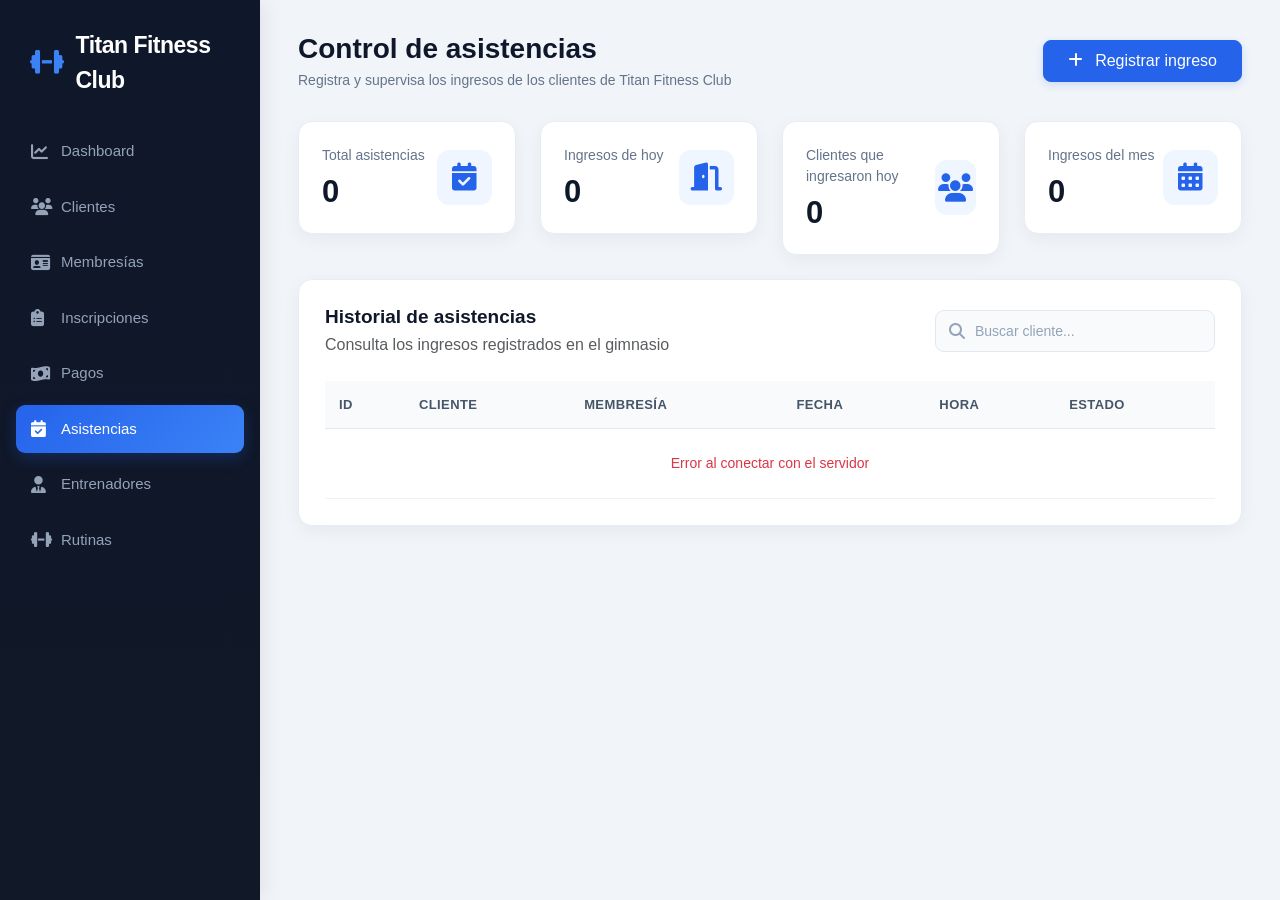
==== frontend/asistencias.html @ 0a05c349 "Implementar asistencias y alertas de vencimiento" ====
<!DOCTYPE html>
<html lang="es">
<head>
    <meta charset="UTF-8">
    <meta name="viewport" content="width=device-width, initial-scale=1.0">
    <title>Titan Fitness | Asistencias</title>

    <link href="https://cdn.jsdelivr.net/npm/bootstrap@5.3.3/dist/css/bootstrap.min.css" rel="stylesheet">
    <link href="https://cdnjs.cloudflare.com/ajax/libs/font-awesome/6.5.2/css/all.min.css" rel="stylesheet">
    <link rel="stylesheet" href="css/style.css">
</head>
<body>

<div class="d-flex">

    <!-- MENÚ LATERAL -->
    <aside class="sidebar">
        <div class="logo">
            <i class="fa-solid fa-dumbbell"></i>
            <span>Titan Fitness Club</span>
        </div>

        <nav>
            <a href="index.html">
                <i class="fa-solid fa-chart-line"></i>
                <span>Dashboard</span>
            </a>

            <a href="clientes.html">
                <i class="fa-solid fa-users"></i>
                <span>Clientes</span>
            </a>

            <a href="membresias.html">
                <i class="fa-solid fa-id-card"></i>
                <span>Membresías</span>
            </a>

            <a href="inscripciones.html">
                <i class="fa-solid fa-clipboard-list"></i>
                <span>Inscripciones</span>
            </a>

            <a href="pagos.html">
                <i class="fa-solid fa-money-bill-wave"></i>
                <span>Pagos</span>
            </a>

            <a href="asistencias.html" class="active">
                <i class="fa-solid fa-calendar-check"></i>
                <span>Asistencias</span>
            </a>

            <a href="entrenadores.html">
                <i class="fa-solid fa-user-tie"></i>
                <span>Entrenadores</span>
            </a>

            <a href="rutinas.html">
                <i class="fa-solid fa-dumbbell"></i>
                <span>Rutinas</span>
            </a>
        </nav>
    </aside>

    <!-- CONTENIDO PRINCIPAL -->
    <main class="main-content">

        <!-- ENCABEZADO -->
        <div class="topbar">
            <div>
                <h2>Control de asistencias</h2>
                <p>
                    Registra y supervisa los ingresos de los
                    clientes de Titan Fitness Club
                </p>
            </div>

            <button
                type="button"
                class="btn btn-primary px-4 py-2"
                data-bs-toggle="modal"
                data-bs-target="#modalAsistencia">

                <i class="fa-solid fa-plus me-2"></i>
                Registrar ingreso
            </button>
        </div>

        <!-- INDICADORES -->
        <div class="row g-4 mb-4">

            <div class="col-md-6 col-xl-3">
                <div class="card-dashboard">
                    <div>
                        <p>Total asistencias</p>
                        <h3 id="totalAsistencias">0</h3>
                    </div>
                    <i class="fa-solid fa-calendar-check"></i>
                </div>
            </div>

            <div class="col-md-6 col-xl-3">
                <div class="card-dashboard">
                    <div>
                        <p>Ingresos de hoy</p>
                        <h3 id="asistenciasHoy">0</h3>
                    </div>
                    <i class="fa-solid fa-door-open"></i>
                </div>
            </div>

            <div class="col-md-6 col-xl-3">
                <div class="card-dashboard">
                    <div>
                        <p>Clientes que ingresaron hoy</p>
                        <h3 id="clientesHoy">0</h3>
                    </div>
                    <i class="fa-solid fa-users"></i>
                </div>
            </div>

            <div class="col-md-6 col-xl-3">
                <div class="card-dashboard">
                    <div>
                        <p>Ingresos del mes</p>
                        <h3 id="asistenciasMes">0</h3>
                    </div>
                    <i class="fa-solid fa-calendar-days"></i>
                </div>
            </div>

        </div>

        <!-- HISTORIAL -->
        <div class="panel">

            <div class="d-flex justify-content-between align-items-center flex-wrap gap-3 mb-4">
                <div>
                    <h4 class="mb-1">Historial de asistencias</h4>
                    <p class="text-muted mb-0">
                        Consulta los ingresos registrados en el gimnasio
                    </p>
                </div>

                <div class="client-search">
                    <i class="fa-solid fa-magnifying-glass"></i>

                    <input
                        type="text"
                        id="buscarAsistencia"
                        placeholder="Buscar cliente..."
                        autocomplete="off">
                </div>
            </div>

            <div class="table-responsive">
                <table class="table table-hover align-middle">
                    <thead>
                        <tr>
                            <th>ID</th>
                            <th>Cliente</th>
                            <th>Membresía</th>
                            <th>Fecha</th>
                            <th>Hora</th>
                            <th>Estado</th>
                        </tr>
                    </thead>

                    <tbody id="tablaAsistencias">
                        <tr>
                            <td colspan="6" class="text-center py-4">
                                Cargando asistencias...
                            </td>
                        </tr>
                    </tbody>
                </table>
            </div>

        </div>
    </main>
</div>

<!-- MODAL REGISTRAR INGRESO -->
<div class="modal fade"
     id="modalAsistencia"
     tabindex="-1"
     aria-labelledby="tituloModalAsistencia"
     aria-hidden="true">

    <div class="modal-dialog modal-dialog-centered">
        <div class="modal-content">

            <div class="modal-header">
                <div>
                    <h5 class="modal-title" id="tituloModalAsistencia">
                        Registrar ingreso al gimnasio
                    </h5>

                    <small class="text-muted">
                        Selecciona un cliente con membresía vigente
                    </small>
                </div>

                <button
                    type="button"
                    class="btn-close"
                    data-bs-dismiss="modal"
                    aria-label="Cerrar">
                </button>
            </div>

            <form id="formAsistencia">
                <div class="modal-body">

                    <div class="mb-3">
                        <label for="inscripcionId" class="form-label">
                            Cliente e inscripción
                        </label>

                        <select
                            id="inscripcionId"
                            class="form-select"
                            required>

                            <option value="">
                                Seleccionar cliente
                            </option>
                        </select>
                    </div>

                    <div class="alert alert-info">
                        <i class="fa-solid fa-circle-info me-2"></i>
                        El sistema verificará que la inscripción
                        esté activa y que la membresía no haya vencido.
                    </div>

                    <div
                        id="mensajeAsistencia"
                        class="small"
                        role="status">
                    </div>

                </div>

                <div class="modal-footer">
                    <button
                        type="button"
                        class="btn btn-light"
                        data-bs-dismiss="modal">
                        Cancelar
                    </button>

                    <button
                        type="submit"
                        class="btn btn-primary"
                        id="btnGuardarAsistencia">

                        <i class="fa-solid fa-check me-2"></i>
                        Confirmar ingreso
                    </button>
                </div>
            </form>

        </div>
    </div>
</div>

<script src="https://cdn.jsdelivr.net/npm/bootstrap@5.3.3/dist/js/bootstrap.bundle.min.js"></script>
<script src="js/asistencias.js"></script>

</body>
</html>
---- frontend/css/style.css ----
/* =========================================
   TITAN FITNESS CLUB - ESTILO GENERAL
========================================= */

* {
    margin: 0;
    padding: 0;
    box-sizing: border-box;
}

:root {
    --primary: #2563eb;
    --primary-dark: #1d4ed8;
    --sidebar: #0f172a;
    --sidebar-light: #1e293b;
    --background: #f1f5f9;
    --card: #ffffff;
    --text: #0f172a;
    --text-light: #64748b;
    --border: #e2e8f0;
}

body {
    background: var(--background);
    font-family: "Segoe UI", Arial, sans-serif;
    color: var(--text);
}


/* =========================================
   SIDEBAR
========================================= */

.sidebar {
    width: 260px;
    min-height: 100vh;
    background: linear-gradient(
        180deg,
        #0f172a 0%,
        #111827 100%
    );

    padding: 28px 16px;
    position: fixed;
    left: 0;
    top: 0;

    box-shadow: 4px 0 20px rgba(0, 0, 0, 0.08);
    z-index: 100;
}


/* LOGO */

.logo {
    color: white;
    font-size: 23px;
    font-weight: 700;

    padding: 0 14px 30px;

    display: flex;
    align-items: center;

    letter-spacing: -0.5px;
}

.logo i {
    margin-right: 12px;
    font-size: 27px;
    color: #3b82f6;
}


/* LINKS */

.sidebar nav a {
    display: flex;
    align-items: center;

    color: #94a3b8;

    text-decoration: none;

    padding: 13px 15px;

    margin-bottom: 7px;

    border-radius: 9px;

    font-size: 15px;
    font-weight: 500;

    transition: all 0.25s ease;
}

.sidebar nav a i {
    width: 30px;
    font-size: 17px;
}


/* HOVER */

.sidebar nav a:hover {
    background: rgba(37, 99, 235, 0.15);
    color: white;

    transform: translateX(3px);
}


/* ACTIVO */

.sidebar nav a.active {
    background: linear-gradient(
        135deg,
        #2563eb,
        #3b82f6
    );

    color: white;

    box-shadow: 0 5px 15px rgba(37, 99, 235, 0.25);
}


/* =========================================
   CONTENIDO PRINCIPAL
========================================= */

.main-content {
    margin-left: 260px;

    width: calc(100% - 260px);

    min-height: 100vh;

    padding: 32px 38px;
}


/* =========================================
   TOPBAR
========================================= */

.topbar {
    display: flex;
    justify-content: space-between;
    align-items: center;

    margin-bottom: 30px;
}

.topbar h2 {
    font-size: 28px;
    font-weight: 700;

    margin-bottom: 4px;

    color: #0f172a;
}

.topbar p {
    color: var(--text-light);

    margin: 0;

    font-size: 14px;
}


/* ADMIN */

.admin {
    background: white;

    padding: 10px 16px;

    border-radius: 10px;

    border: 1px solid var(--border);

    box-shadow: 0 3px 12px rgba(15, 23, 42, 0.05);

    display: flex;
    align-items: center;

    font-weight: 500;
}

.admin i {
    font-size: 22px;

    margin-right: 9px;

    color: #2563eb;
}


/* =========================================
   TARJETAS DASHBOARD
========================================= */

.card-dashboard {
    background: white;

    border-radius: 14px;

    padding: 23px;

    display: flex;

    justify-content: space-between;

    align-items: center;

    border: 1px solid #e8edf4;

    box-shadow: 0 5px 18px rgba(15, 23, 42, 0.05);

    transition: all 0.25s ease;
}


/* EFECTO TARJETAS */

.card-dashboard:hover {
    transform: translateY(-4px);

    box-shadow: 0 10px 25px rgba(15, 23, 42, 0.09);
}


.card-dashboard p {
    color: #64748b;

    margin-bottom: 7px;

    font-size: 14px;

    font-weight: 500;
}


.card-dashboard h3 {
    font-size: 31px;

    font-weight: 700;

    margin: 0;

    color: #0f172a;
}


/* ICONOS */

.card-dashboard > i {
    font-size: 28px;

    color: #2563eb;

    background: #eff6ff;

    width: 55px;

    height: 55px;

    border-radius: 12px;

    display: flex;

    align-items: center;

    justify-content: center;
}


/* =========================================
   PANEL
========================================= */

.panel {
    background: white;

    padding: 26px;

    border-radius: 14px;

    border: 1px solid #e8edf4;

    box-shadow: 0 5px 18px rgba(15, 23, 42, 0.05);
}


.panel h4 {
    font-weight: 700;

    font-size: 19px;

    color: #0f172a;
}


/* =========================================
   TABLAS
========================================= */

.table {
    margin-bottom: 0;
}

.table thead th {
    background: #f8fafc;

    color: #475569;

    font-size: 13px;

    text-transform: uppercase;

    letter-spacing: 0.4px;

    font-weight: 600;

    border-bottom: 1px solid #e2e8f0;

    padding: 14px;
}

.table tbody td {
    padding: 14px;

    vertical-align: middle;

    border-color: #edf2f7;

    font-size: 14px;
}

.table tbody tr {
    transition: background 0.2s ease;
}

.table tbody tr:hover {
    background: #f8fafc;
}


/* =========================================
   BOTONES
========================================= */

.btn {
    border-radius: 8px;

    font-weight: 500;

    transition: all 0.2s ease;
}

.btn-primary {
    background: #2563eb;

    border-color: #2563eb;

    box-shadow: 0 3px 8px rgba(37, 99, 235, 0.18);
}

.btn-primary:hover {
    background: #1d4ed8;

    border-color: #1d4ed8;

    transform: translateY(-1px);
}

.btn-warning {
    background: #f59e0b;

    border-color: #f59e0b;

    color: white;
}

.btn-danger {
    background: #ef4444;

    border-color: #ef4444;
}


/* =========================================
   BADGES
========================================= */

.badge {
    padding: 6px 10px;

    border-radius: 20px;

    font-weight: 500;
}


/* =========================================
   MODALES
========================================= */

.modal-content {
    border: none;

    border-radius: 16px;

    box-shadow: 0 20px 50px rgba(15, 23, 42, 0.18);
}

.modal-header {
    border-bottom: 1px solid #e2e8f0;

    padding: 20px 24px;
}

.modal-title {
    font-weight: 700;

    color: #0f172a;
}

.modal-body {
    padding: 24px;
}

.modal-footer {
    border-top: 1px solid #e2e8f0;

    padding: 16px 24px;
}


/* =========================================
   FORMULARIOS
========================================= */

.form-label {
    font-size: 14px;

    font-weight: 600;

    color: #334155;
}

.form-control,
.form-select {
    border-radius: 8px;

    border: 1px solid #cbd5e1;

    padding: 10px 12px;

    transition: 0.2s;
}

.form-control:focus,
.form-select:focus {
    border-color: #2563eb;

    box-shadow: 0 0 0 3px rgba(37, 99, 235, 0.10);
}


/* =========================================
   SCROLLBAR
========================================= */

::-webkit-scrollbar {
    width: 8px;
}

::-webkit-scrollbar-track {
    background: #f1f5f9;
}

::-webkit-scrollbar-thumb {
    background: #cbd5e1;

    border-radius: 10px;
}

::-webkit-scrollbar-thumb:hover {
    background: #94a3b8;
}


/* =========================================
   RESPONSIVE
========================================= */

@media (max-width: 768px) {

    .sidebar {
        width: 78px;

        padding: 25px 10px;
    }

    .logo {
        justify-content: center;

        padding: 0 0 30px;
    }

    .logo span {
        display: none;
    }

    .logo i {
        margin: 0;
    }

    .sidebar span {
        display: none;
    }

    .sidebar nav a {
        justify-content: center;

        padding: 14px;
    }

    .sidebar nav a i {
        width: auto;

        font-size: 19px;
    }

    .sidebar nav a:hover {
        transform: none;
    }

    .main-content {
        margin-left: 78px;

        width: calc(100% - 78px);

        padding: 22px;
    }

    .topbar {
        align-items: flex-start;

        gap: 15px;
    }

    .topbar h2 {
        font-size: 23px;
    }

    .admin span {
        display: none;
    }

    .admin i {
        margin: 0;
    }
        }
        /* =========================================
   ACCESOS RÁPIDOS
========================================= */

.quick-action {
    border: 1px solid #e2e8f0;
    border-radius: 12px;
    padding: 18px;

    display: flex;
    align-items: center;
    gap: 14px;

    background: #ffffff;

    transition: all 0.25s ease;
}

.quick-action:hover {
    border-color: #2563eb;

    transform: translateY(-3px);

    box-shadow: 0 8px 20px rgba(37, 99, 235, 0.10);
}

.quick-icon {
    width: 45px;
    height: 45px;

    min-width: 45px;

    border-radius: 10px;

    background: #eff6ff;

    color: #2563eb;

    display: flex;
    align-items: center;
    justify-content: center;

    font-size: 18px;
}

.quick-action h6 {
    margin: 0 0 3px;

    color: #0f172a;

    font-weight: 600;
}

.quick-action small {
    color: #64748b;
}
/* =========================================
   BUSCADOR DE CLIENTES
========================================= */

.client-search {
    width: 280px;
    height: 42px;

    display: flex;
    align-items: center;

    background: #f8fafc;

    border: 1px solid #e2e8f0;
    border-radius: 9px;

    padding: 0 13px;

    transition: all 0.2s ease;
}

.client-search:focus-within {
    background: white;
    border-color: #2563eb;

    box-shadow: 0 0 0 3px rgba(37, 99, 235, 0.08);
}

.client-search i {
    color: #94a3b8;
    margin-right: 10px;
}

.client-search input {
    width: 100%;

    border: none;
    outline: none;

    background: transparent;

    color: #0f172a;

    font-size: 14px;
}

.client-search input::placeholder {
    color: #94a3b8;
}


/* ACCIONES DE TABLA */

.table .btn-sm {
    width: 34px;
    height: 34px;

    padding: 0;

    display: inline-flex;
    align-items: center;
    justify-content: center;

    margin: 0 2px;

    border-radius: 7px;
}
/* =========================================
   ESTADO MEMBRESÍA
========================================= */

.membership-status {
    background: #f8fafc;

    border: 1px solid #e2e8f0;
    border-radius: 10px;

    padding: 16px;

    display: flex;
    align-items: center;
    justify-content: space-between;

    gap: 20px;
}

.membership-status strong {
    font-size: 14px;
    color: #0f172a;
}

.membership-status p {
    margin-top: 3px;

    color: #64748b;

    font-size: 13px;
}

.membership-status .form-check-input {
    width: 44px;
    height: 22px;

    cursor: pointer;
}

.input-group-text {
    background: #f8fafc;

    border-color: #cbd5e1;

    color: #64748b;

    font-weight: 500;
}
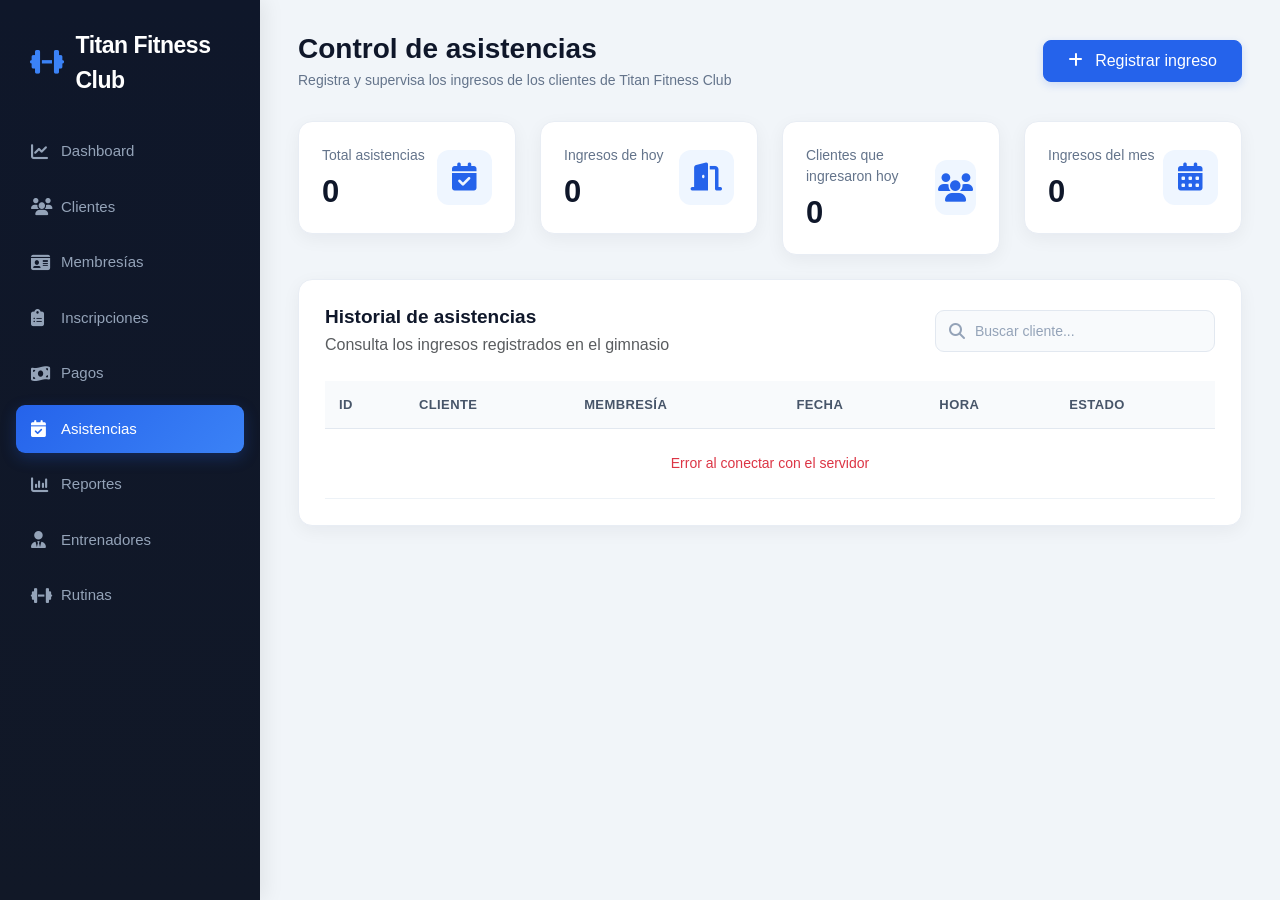
==== commit d15b6bb4: "Implementar reportes e historial completo de clientes" ====
--- a/frontend/asistencias.html
+++ b/frontend/asistencias.html
@@ -50,6 +50,10 @@
                 <i class="fa-solid fa-calendar-check"></i>
                 <span>Asistencias</span>
             </a>
+            <a href="reportes.html">
+    <i class="fa-solid fa-chart-column"></i>
+    <span>Reportes</span>
+</a>
 
             <a href="entrenadores.html">
                 <i class="fa-solid fa-user-tie"></i>
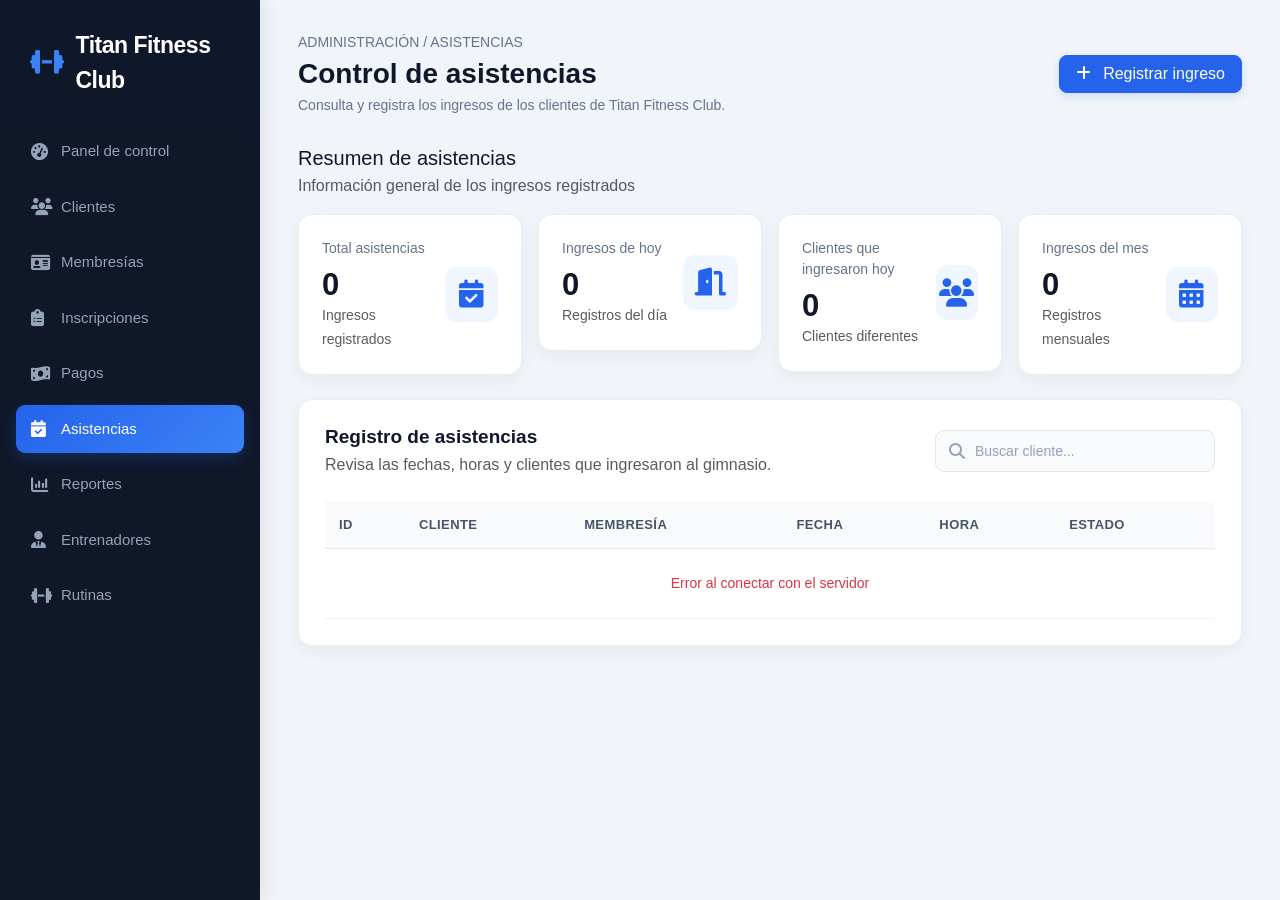
==== commit 54324789: "Mejoras en el diseño de la interfaz del sistema" ====
--- a/frontend/asistencias.html
+++ b/frontend/asistencias.html
@@ -1,16 +1,17 @@
+
 <!DOCTYPE html>
 <html lang="es">
 <head>
     <meta charset="UTF-8">
     <meta name="viewport" content="width=device-width, initial-scale=1.0">
-    <title>Titan Fitness | Asistencias</title>
+    <title>Titan Fitness Club | Asistencias</title>
 
     <link href="https://cdn.jsdelivr.net/npm/bootstrap@5.3.3/dist/css/bootstrap.min.css" rel="stylesheet">
     <link href="https://cdnjs.cloudflare.com/ajax/libs/font-awesome/6.5.2/css/all.min.css" rel="stylesheet">
     <link rel="stylesheet" href="css/style.css">
 </head>
+
 <body>
-
 <div class="d-flex">
 
     <!-- MENÚ LATERAL -->
@@ -22,8 +23,8 @@
 
         <nav>
             <a href="index.html">
-                <i class="fa-solid fa-chart-line"></i>
-                <span>Dashboard</span>
+                <i class="fa-solid fa-gauge-high"></i>
+                <span>Panel de control</span>
             </a>
 
             <a href="clientes.html">
@@ -50,10 +51,11 @@
                 <i class="fa-solid fa-calendar-check"></i>
                 <span>Asistencias</span>
             </a>
+
             <a href="reportes.html">
-    <i class="fa-solid fa-chart-column"></i>
-    <span>Reportes</span>
-</a>
+                <i class="fa-solid fa-chart-column"></i>
+                <span>Reportes</span>
+            </a>
 
             <a href="entrenadores.html">
                 <i class="fa-solid fa-user-tie"></i>
@@ -73,16 +75,21 @@
         <!-- ENCABEZADO -->
         <div class="topbar">
             <div>
+                <p class="mb-1 small text-uppercase">
+                    Administración / Asistencias
+                </p>
+
                 <h2>Control de asistencias</h2>
+
                 <p>
-                    Registra y supervisa los ingresos de los
-                    clientes de Titan Fitness Club
+                    Consulta y registra los ingresos de los clientes
+                    de Titan Fitness Club.
                 </p>
             </div>
 
             <button
                 type="button"
-                class="btn btn-primary px-4 py-2"
+                class="btn btn-primary px-3"
                 data-bs-toggle="modal"
                 data-bs-target="#modalAsistencia">
 
@@ -91,15 +98,26 @@
             </button>
         </div>
 
-        <!-- INDICADORES -->
-        <div class="row g-4 mb-4">
+        <!-- RESUMEN -->
+        <div class="mb-3">
+            <h5 class="mb-1">Resumen de asistencias</h5>
+            <p class="text-muted mb-0">
+                Información general de los ingresos registrados
+            </p>
+        </div>
+
+        <div class="row g-3 mb-4">
 
             <div class="col-md-6 col-xl-3">
                 <div class="card-dashboard">
                     <div>
                         <p>Total asistencias</p>
                         <h3 id="totalAsistencias">0</h3>
-                    </div>
+                        <small class="text-muted">
+                            Ingresos registrados
+                        </small>
+                    </div>
+
                     <i class="fa-solid fa-calendar-check"></i>
                 </div>
             </div>
@@ -109,7 +127,11 @@
                     <div>
                         <p>Ingresos de hoy</p>
                         <h3 id="asistenciasHoy">0</h3>
-                    </div>
+                        <small class="text-muted">
+                            Registros del día
+                        </small>
+                    </div>
+
                     <i class="fa-solid fa-door-open"></i>
                 </div>
             </div>
@@ -119,7 +141,11 @@
                     <div>
                         <p>Clientes que ingresaron hoy</p>
                         <h3 id="clientesHoy">0</h3>
-                    </div>
+                        <small class="text-muted">
+                            Clientes diferentes
+                        </small>
+                    </div>
+
                     <i class="fa-solid fa-users"></i>
                 </div>
             </div>
@@ -129,7 +155,11 @@
                     <div>
                         <p>Ingresos del mes</p>
                         <h3 id="asistenciasMes">0</h3>
-                    </div>
+                        <small class="text-muted">
+                            Registros mensuales
+                        </small>
+                    </div>
+
                     <i class="fa-solid fa-calendar-days"></i>
                 </div>
             </div>
@@ -137,13 +167,18 @@
         </div>
 
         <!-- HISTORIAL -->
-        <div class="panel">
+        <section class="panel">
 
             <div class="d-flex justify-content-between align-items-center flex-wrap gap-3 mb-4">
+
                 <div>
-                    <h4 class="mb-1">Historial de asistencias</h4>
+                    <h4 class="mb-1">
+                        Registro de asistencias
+                    </h4>
+
                     <p class="text-muted mb-0">
-                        Consulta los ingresos registrados en el gimnasio
+                        Revisa las fechas, horas y clientes que
+                        ingresaron al gimnasio.
                     </p>
                 </div>
 
@@ -163,11 +198,11 @@
                     <thead>
                         <tr>
                             <th>ID</th>
-                            <th>Cliente</th>
-                            <th>Membresía</th>
-                            <th>Fecha</th>
-                            <th>Hora</th>
-                            <th>Estado</th>
+                            <th>CLIENTE</th>
+                            <th>MEMBRESÍA</th>
+                            <th>FECHA</th>
+                            <th>HORA</th>
+                            <th>ESTADO</th>
                         </tr>
                     </thead>
 
@@ -181,24 +216,28 @@
                 </table>
             </div>
 
-        </div>
+        </section>
     </main>
 </div>
 
-<!-- MODAL REGISTRAR INGRESO -->
-<div class="modal fade"
-     id="modalAsistencia"
-     tabindex="-1"
-     aria-labelledby="tituloModalAsistencia"
-     aria-hidden="true">
+<!-- MODAL REGISTRAR ASISTENCIA -->
+<div
+    class="modal fade"
+    id="modalAsistencia"
+    tabindex="-1"
+    aria-labelledby="tituloModalAsistencia"
+    aria-hidden="true">
 
     <div class="modal-dialog modal-dialog-centered">
         <div class="modal-content">
 
             <div class="modal-header">
                 <div>
-                    <h5 class="modal-title" id="tituloModalAsistencia">
-                        Registrar ingreso al gimnasio
+                    <h5
+                        class="modal-title"
+                        id="tituloModalAsistencia">
+
+                        Registrar nuevo ingreso
                     </h5>
 
                     <small class="text-muted">
@@ -215,10 +254,14 @@
             </div>
 
             <form id="formAsistencia">
+
                 <div class="modal-body">
 
                     <div class="mb-3">
-                        <label for="inscripcionId" class="form-label">
+                        <label
+                            for="inscripcionId"
+                            class="form-label">
+
                             Cliente e inscripción
                         </label>
 
@@ -233,8 +276,9 @@
                         </select>
                     </div>
 
-                    <div class="alert alert-info">
+                    <div class="alert alert-info mb-3">
                         <i class="fa-solid fa-circle-info me-2"></i>
+
                         El sistema verificará que la inscripción
                         esté activa y que la membresía no haya vencido.
                     </div>
@@ -248,10 +292,12 @@
                 </div>
 
                 <div class="modal-footer">
+
                     <button
                         type="button"
                         class="btn btn-light"
                         data-bs-dismiss="modal">
+
                         Cancelar
                     </button>
 
@@ -263,9 +309,10 @@
                         <i class="fa-solid fa-check me-2"></i>
                         Confirmar ingreso
                     </button>
-                </div>
+
+                </div>
+
             </form>
-
         </div>
     </div>
 </div>
@@ -274,4 +321,4 @@
 <script src="js/asistencias.js"></script>
 
 </body>
-</html>+</html>
--- a/frontend/css/style.css
+++ b/frontend/css/style.css
@@ -1,738 +1,776 @@
-/* =========================================
-   TITAN FITNESS CLUB - ESTILO GENERAL
-========================================= */
-
 * {
-    margin: 0;
-    padding: 0;
-    box-sizing: border-box;
+  margin: 0;
+  padding: 0;
+  box-sizing: border-box;
 }
 
 :root {
-    --primary: #2563eb;
-    --primary-dark: #1d4ed8;
-    --sidebar: #0f172a;
-    --sidebar-light: #1e293b;
-    --background: #f1f5f9;
-    --card: #ffffff;
-    --text: #0f172a;
-    --text-light: #64748b;
-    --border: #e2e8f0;
+  --primary: #2563eb;
+  --primary-dark: #1d4ed8;
+  --sidebar: #0f172a;
+  --sidebar-light: #1e293b;
+  --background: #f1f5f9;
+  --card: #ffffff;
+  --text: #0f172a;
+  --text-light: #64748b;
+  --border: #e2e8f0;
 }
 
 body {
-    background: var(--background);
-    font-family: "Segoe UI", Arial, sans-serif;
-    color: var(--text);
-}
-
-
-/* =========================================
-   SIDEBAR
-========================================= */
+  background: var(--background);
+  color: var(--text);
+  font-family: "Segoe UI", Arial, sans-serif;
+}
 
 .sidebar {
-    width: 260px;
-    min-height: 100vh;
-    background: linear-gradient(
-        180deg,
-        #0f172a 0%,
-        #111827 100%
-    );
-
-    padding: 28px 16px;
-    position: fixed;
-    left: 0;
-    top: 0;
-
-    box-shadow: 4px 0 20px rgba(0, 0, 0, 0.08);
-    z-index: 100;
-}
-
-
-/* LOGO */
+  width: 260px;
+  min-height: 100vh;
+  background: linear-gradient(180deg, #0f172a 0%, #111827 100%);
+  padding: 28px 16px;
+  position: fixed;
+  left: 0;
+  top: 0;
+  box-shadow: 4px 0 20px rgba(0, 0, 0, 0.08);
+  z-index: 100;
+}
 
 .logo {
-    color: white;
-    font-size: 23px;
-    font-weight: 700;
-
-    padding: 0 14px 30px;
-
-    display: flex;
-    align-items: center;
-
-    letter-spacing: -0.5px;
+  color: white;
+  font-size: 23px;
+  font-weight: 700;
+  padding: 0 14px 30px;
+  display: flex;
+  align-items: center;
+  letter-spacing: -0.5px;
 }
 
 .logo i {
-    margin-right: 12px;
-    font-size: 27px;
-    color: #3b82f6;
-}
-
-
-/* LINKS */
+  margin-right: 12px;
+  font-size: 27px;
+  color: #3b82f6;
+}
 
 .sidebar nav a {
-    display: flex;
-    align-items: center;
-
-    color: #94a3b8;
-
-    text-decoration: none;
-
-    padding: 13px 15px;
-
-    margin-bottom: 7px;
-
-    border-radius: 9px;
-
-    font-size: 15px;
-    font-weight: 500;
-
-    transition: all 0.25s ease;
+  display: flex;
+  align-items: center;
+  color: #94a3b8;
+  text-decoration: none;
+  padding: 13px 15px;
+  margin-bottom: 7px;
+  border-radius: 9px;
+  font-size: 15px;
+  font-weight: 500;
+  transition: all 0.25s ease;
 }
 
 .sidebar nav a i {
-    width: 30px;
-    font-size: 17px;
-}
-
-
-/* HOVER */
+  width: 30px;
+  font-size: 17px;
+}
 
 .sidebar nav a:hover {
-    background: rgba(37, 99, 235, 0.15);
-    color: white;
-
-    transform: translateX(3px);
-}
-
-
-/* ACTIVO */
+  background: rgba(37, 99, 235, 0.15);
+  color: white;
+  transform: translateX(3px);
+}
 
 .sidebar nav a.active {
-    background: linear-gradient(
-        135deg,
-        #2563eb,
-        #3b82f6
-    );
-
-    color: white;
-
-    box-shadow: 0 5px 15px rgba(37, 99, 235, 0.25);
-}
-
-
-/* =========================================
-   CONTENIDO PRINCIPAL
-========================================= */
+  background: linear-gradient(135deg, #2563eb, #3b82f6);
+  color: white;
+  box-shadow: 0 5px 15px rgba(37, 99, 235, 0.25);
+}
 
 .main-content {
-    margin-left: 260px;
-
-    width: calc(100% - 260px);
-
-    min-height: 100vh;
-
-    padding: 32px 38px;
-}
-
-
-/* =========================================
-   TOPBAR
-========================================= */
+  margin-left: 260px;
+  width: calc(100% - 260px);
+  min-height: 100vh;
+  padding: 32px 38px;
+}
 
 .topbar {
-    display: flex;
-    justify-content: space-between;
-    align-items: center;
-
-    margin-bottom: 30px;
+  display: flex;
+  justify-content: space-between;
+  align-items: center;
+  margin-bottom: 30px;
 }
 
 .topbar h2 {
-    font-size: 28px;
-    font-weight: 700;
-
-    margin-bottom: 4px;
-
-    color: #0f172a;
+  font-size: 28px;
+  font-weight: 700;
+  margin-bottom: 4px;
+  color: #0f172a;
 }
 
 .topbar p {
-    color: var(--text-light);
-
-    margin: 0;
-
-    font-size: 14px;
-}
-
-
-/* ADMIN */
+  color: var(--text-light);
+  margin: 0;
+  font-size: 14px;
+}
 
 .admin {
-    background: white;
-
-    padding: 10px 16px;
-
-    border-radius: 10px;
-
-    border: 1px solid var(--border);
-
-    box-shadow: 0 3px 12px rgba(15, 23, 42, 0.05);
-
-    display: flex;
-    align-items: center;
-
-    font-weight: 500;
+  background: white;
+  padding: 10px 16px;
+  border-radius: 10px;
+  border: 1px solid var(--border);
+  box-shadow: 0 3px 12px rgba(15, 23, 42, 0.05);
+  display: flex;
+  align-items: center;
+  font-weight: 500;
 }
 
 .admin i {
-    font-size: 22px;
-
-    margin-right: 9px;
-
-    color: #2563eb;
-}
-
-
-/* =========================================
-   TARJETAS DASHBOARD
-========================================= */
+  font-size: 22px;
+  margin-right: 9px;
+  color: #2563eb;
+}
 
 .card-dashboard {
-    background: white;
-
-    border-radius: 14px;
-
-    padding: 23px;
-
-    display: flex;
-
-    justify-content: space-between;
-
-    align-items: center;
-
-    border: 1px solid #e8edf4;
-
-    box-shadow: 0 5px 18px rgba(15, 23, 42, 0.05);
-
-    transition: all 0.25s ease;
-}
-
-
-/* EFECTO TARJETAS */
+  background: white;
+  border-radius: 14px;
+  padding: 23px;
+  display: flex;
+  justify-content: space-between;
+  align-items: center;
+  border: 1px solid #e8edf4;
+  box-shadow: 0 5px 18px rgba(15, 23, 42, 0.05);
+  transition: all 0.25s ease;
+}
 
 .card-dashboard:hover {
-    transform: translateY(-4px);
-
-    box-shadow: 0 10px 25px rgba(15, 23, 42, 0.09);
-}
-
+  transform: translateY(-4px);
+  box-shadow: 0 10px 25px rgba(15, 23, 42, 0.09);
+}
 
 .card-dashboard p {
-    color: #64748b;
-
-    margin-bottom: 7px;
-
-    font-size: 14px;
-
-    font-weight: 500;
-}
-
+  color: #64748b;
+  margin-bottom: 7px;
+  font-size: 14px;
+  font-weight: 500;
+}
 
 .card-dashboard h3 {
-    font-size: 31px;
-
-    font-weight: 700;
-
-    margin: 0;
-
-    color: #0f172a;
-}
-
-
-/* ICONOS */
+  font-size: 31px;
+  font-weight: 700;
+  margin: 0;
+  color: #0f172a;
+}
 
 .card-dashboard > i {
-    font-size: 28px;
-
-    color: #2563eb;
-
-    background: #eff6ff;
-
-    width: 55px;
-
-    height: 55px;
-
-    border-radius: 12px;
-
-    display: flex;
-
-    align-items: center;
-
-    justify-content: center;
-}
-
-
-/* =========================================
-   PANEL
-========================================= */
+  font-size: 28px;
+  color: #2563eb;
+  background: #eff6ff;
+  width: 55px;
+  height: 55px;
+  border-radius: 12px;
+  display: flex;
+  align-items: center;
+  justify-content: center;
+}
 
 .panel {
-    background: white;
-
-    padding: 26px;
-
-    border-radius: 14px;
-
-    border: 1px solid #e8edf4;
-
-    box-shadow: 0 5px 18px rgba(15, 23, 42, 0.05);
-}
-
+  background: white;
+  padding: 26px;
+  border-radius: 14px;
+  border: 1px solid #e8edf4;
+  box-shadow: 0 5px 18px rgba(15, 23, 42, 0.05);
+}
 
 .panel h4 {
-    font-weight: 700;
-
-    font-size: 19px;
-
-    color: #0f172a;
-}
-
-
-/* =========================================
-   TABLAS
-========================================= */
+  font-weight: 700;
+  font-size: 19px;
+  color: #0f172a;
+}
 
 .table {
-    margin-bottom: 0;
+  margin-bottom: 0;
 }
 
 .table thead th {
-    background: #f8fafc;
-
-    color: #475569;
-
-    font-size: 13px;
-
-    text-transform: uppercase;
-
-    letter-spacing: 0.4px;
-
-    font-weight: 600;
-
-    border-bottom: 1px solid #e2e8f0;
-
-    padding: 14px;
+  background: #f8fafc;
+  color: #475569;
+  font-size: 13px;
+  text-transform: uppercase;
+  letter-spacing: 0.4px;
+  font-weight: 600;
+  border-bottom: 1px solid #e2e8f0;
+  padding: 14px;
 }
 
 .table tbody td {
-    padding: 14px;
-
-    vertical-align: middle;
-
-    border-color: #edf2f7;
-
-    font-size: 14px;
+  padding: 14px;
+  vertical-align: middle;
+  border-color: #edf2f7;
+  font-size: 14px;
 }
 
 .table tbody tr {
-    transition: background 0.2s ease;
+  transition: background 0.2s ease;
 }
 
 .table tbody tr:hover {
-    background: #f8fafc;
-}
-
-
-/* =========================================
-   BOTONES
-========================================= */
+  background: #f8fafc;
+}
 
 .btn {
-    border-radius: 8px;
-
-    font-weight: 500;
-
-    transition: all 0.2s ease;
+  border-radius: 8px;
+  font-weight: 500;
+  transition: all 0.2s ease;
 }
 
 .btn-primary {
-    background: #2563eb;
-
-    border-color: #2563eb;
-
-    box-shadow: 0 3px 8px rgba(37, 99, 235, 0.18);
+  background: #2563eb;
+  border-color: #2563eb;
+  box-shadow: 0 3px 8px rgba(37, 99, 235, 0.18);
 }
 
 .btn-primary:hover {
-    background: #1d4ed8;
-
-    border-color: #1d4ed8;
-
-    transform: translateY(-1px);
+  background: #1d4ed8;
+  border-color: #1d4ed8;
+  transform: translateY(-1px);
 }
 
 .btn-warning {
-    background: #f59e0b;
-
-    border-color: #f59e0b;
-
-    color: white;
+  background: #f59e0b;
+  border-color: #f59e0b;
+  color: white;
 }
 
 .btn-danger {
-    background: #ef4444;
-
-    border-color: #ef4444;
-}
-
-
-/* =========================================
-   BADGES
-========================================= */
+  background: #ef4444;
+  border-color: #ef4444;
+}
 
 .badge {
-    padding: 6px 10px;
-
-    border-radius: 20px;
-
-    font-weight: 500;
-}
-
-
-/* =========================================
-   MODALES
-========================================= */
+  padding: 6px 10px;
+  border-radius: 20px;
+  font-weight: 500;
+}
 
 .modal-content {
-    border: none;
-
-    border-radius: 16px;
-
-    box-shadow: 0 20px 50px rgba(15, 23, 42, 0.18);
+  border: none;
+  border-radius: 16px;
+  box-shadow: 0 20px 50px rgba(15, 23, 42, 0.18);
 }
 
 .modal-header {
-    border-bottom: 1px solid #e2e8f0;
-
-    padding: 20px 24px;
+  border-bottom: 1px solid #e2e8f0;
+  padding: 20px 24px;
 }
 
 .modal-title {
-    font-weight: 700;
-
-    color: #0f172a;
+  font-weight: 700;
+  color: #0f172a;
 }
 
 .modal-body {
-    padding: 24px;
+  padding: 24px;
 }
 
 .modal-footer {
-    border-top: 1px solid #e2e8f0;
-
-    padding: 16px 24px;
-}
-
-
-/* =========================================
-   FORMULARIOS
-========================================= */
+  border-top: 1px solid #e2e8f0;
+  padding: 16px 24px;
+}
 
 .form-label {
-    font-size: 14px;
-
-    font-weight: 600;
-
-    color: #334155;
+  font-size: 14px;
+  font-weight: 600;
+  color: #334155;
 }
 
 .form-control,
 .form-select {
-    border-radius: 8px;
-
-    border: 1px solid #cbd5e1;
-
-    padding: 10px 12px;
-
-    transition: 0.2s;
+  border-radius: 8px;
+  border: 1px solid #cbd5e1;
+  padding: 10px 12px;
+  transition: 0.2s;
 }
 
 .form-control:focus,
 .form-select:focus {
-    border-color: #2563eb;
-
-    box-shadow: 0 0 0 3px rgba(37, 99, 235, 0.10);
-}
-
-
-/* =========================================
-   SCROLLBAR
-========================================= */
+  border-color: #2563eb;
+  box-shadow: 0 0 0 3px rgba(37, 99, 235, 0.10);
+}
 
 ::-webkit-scrollbar {
-    width: 8px;
+  width: 8px;
 }
 
 ::-webkit-scrollbar-track {
-    background: #f1f5f9;
+  background: #f1f5f9;
 }
 
 ::-webkit-scrollbar-thumb {
-    background: #cbd5e1;
-
-    border-radius: 10px;
+  background: #cbd5e1;
+  border-radius: 10px;
 }
 
 ::-webkit-scrollbar-thumb:hover {
-    background: #94a3b8;
-}
-
-
-/* =========================================
-   RESPONSIVE
-========================================= */
+  background: #94a3b8;
+}
+
+.quick-action {
+  border: 1px solid #e2e8f0;
+  border-radius: 12px;
+  padding: 18px;
+  display: flex;
+  align-items: center;
+  gap: 14px;
+  background: #ffffff;
+  transition: all 0.25s ease;
+}
+
+.quick-action:hover {
+  border-color: #2563eb;
+  transform: translateY(-3px);
+  box-shadow: 0 8px 20px rgba(37, 99, 235, 0.10);
+}
+
+.quick-icon {
+  width: 45px;
+  height: 45px;
+  min-width: 45px;
+  border-radius: 10px;
+  background: #eff6ff;
+  color: #2563eb;
+  display: flex;
+  align-items: center;
+  justify-content: center;
+  font-size: 18px;
+}
+
+.quick-action h6 {
+  margin: 0 0 3px;
+  color: #0f172a;
+  font-weight: 600;
+}
+
+.quick-action small {
+  color: #64748b;
+}
+
+.client-search {
+  width: 280px;
+  height: 42px;
+  display: flex;
+  align-items: center;
+  background: #f8fafc;
+  border: 1px solid #e2e8f0;
+  border-radius: 9px;
+  padding: 0 13px;
+  transition: all 0.2s ease;
+}
+
+.client-search:focus-within {
+  background: white;
+  border-color: #2563eb;
+  box-shadow: 0 0 0 3px rgba(37, 99, 235, 0.08);
+}
+
+.client-search i {
+  color: #94a3b8;
+  margin-right: 10px;
+}
+
+.client-search input {
+  width: 100%;
+  border: none;
+  outline: none;
+  background: transparent;
+  color: #0f172a;
+  font-size: 14px;
+}
+
+.client-search input::placeholder {
+  color: #94a3b8;
+}
+
+.table .btn-sm {
+  width: 34px;
+  height: 34px;
+  padding: 0;
+  display: inline-flex;
+  align-items: center;
+  justify-content: center;
+  margin: 0 2px;
+  border-radius: 7px;
+}
+
+.membership-status {
+  background: #f8fafc;
+  border: 1px solid #e2e8f0;
+  border-radius: 10px;
+  padding: 16px;
+  display: flex;
+  align-items: center;
+  justify-content: space-between;
+  gap: 20px;
+}
+
+.membership-status strong {
+  font-size: 14px;
+  color: #0f172a;
+}
+
+.membership-status p {
+  margin-top: 3px;
+  color: #64748b;
+  font-size: 13px;
+}
+
+.membership-status .form-check-input {
+  width: 44px;
+  height: 22px;
+  cursor: pointer;
+}
+
+.input-group-text {
+  background: #f8fafc;
+  border-color: #cbd5e1;
+  color: #64748b;
+  font-weight: 500;
+}
+
+.dashboard-heading {
+  display: flex;
+  align-items: flex-start;
+  justify-content: space-between;
+  gap: 18px;
+  margin-bottom: 22px;
+}
+
+.dashboard-eyebrow {
+  font-size: 11px;
+  font-weight: 700;
+  letter-spacing: 1px;
+  text-transform: uppercase;
+  color: #758999;
+  margin-bottom: 7px;
+}
+
+.dashboard-heading h1 {
+  font-size: 27px;
+  line-height: 1.2;
+  font-weight: 650;
+  margin: 0 0 7px;
+  color: #1f3447;
+}
+
+.dashboard-heading p {
+  margin: 0;
+  font-size: 13px;
+  color: #758493;
+}
+
+.dashboard-user {
+  display: flex;
+  align-items: center;
+  gap: 10px;
+  padding: 9px 12px;
+  background: white;
+  border: 1px solid #dfe6ec;
+  border-radius: 5px;
+}
+
+.dashboard-user i {
+  color: #476a82;
+  font-size: 20px;
+}
+
+.dashboard-user strong {
+  display: block;
+  font-size: 12px;
+  color: #253b4f;
+  font-weight: 600;
+}
+
+.dashboard-user small {
+  display: block;
+  font-size: 11px;
+  color: #81909b;
+}
+
+.dashboard-section-title {
+  display: flex;
+  align-items: center;
+  justify-content: space-between;
+  gap: 10px;
+  margin-bottom: 14px;
+}
+
+.dashboard-section-title h2 {
+  font-size: 16px;
+  font-weight: 650;
+  color: #25394c;
+  margin: 0;
+}
+
+.dashboard-section-title p {
+  font-size: 12px;
+  color: #80909c;
+  margin: 4px 0 0;
+}
+
+.dashboard-stat {
+  display: flex;
+  align-items: flex-start;
+  justify-content: space-between;
+  gap: 12px;
+  min-height: 130px;
+  padding: 20px;
+  background: white;
+  border: 1px solid #dfe6eb;
+  border-radius: 5px;
+}
+
+.dashboard-stat .stat-label {
+  font-size: 12px;
+  color: #718291;
+  margin: 0 0 14px;
+}
+
+.dashboard-stat .stat-number {
+  font-size: 31px;
+  line-height: 1;
+  font-weight: 650;
+  color: #22394c;
+  margin: 0 0 11px;
+}
+
+.dashboard-stat .stat-detail {
+  color: #91a0ac;
+  font-size: 11px;
+  margin: 0;
+}
+
+.dashboard-stat .stat-icon {
+  display: grid;
+  place-items: center;
+  flex: none;
+  width: 37px;
+  height: 37px;
+  border-radius: 5px;
+  background: #edf2f6;
+  color: #53758d;
+  font-size: 15px;
+}
+
+.dashboard-block {
+  background: white;
+  border: 1px solid #dfe6eb;
+  border-radius: 5px;
+  padding: 20px;
+  height: 100%;
+}
+
+.dashboard-block-header {
+  display: flex;
+  justify-content: space-between;
+  align-items: flex-start;
+  gap: 10px;
+  padding-bottom: 15px;
+  border-bottom: 1px solid #ebeff2;
+  margin-bottom: 16px;
+}
+
+.dashboard-block-header h2 {
+  font-size: 15px;
+  font-weight: 650;
+  margin: 0 0 5px;
+  color: #243a4c;
+}
+
+.dashboard-block-header p {
+  margin: 0;
+  font-size: 12px;
+  color: #81909d;
+}
+
+.dashboard-block-header > i {
+  color: #8ca2b2;
+  font-size: 16px;
+}
+
+.dashboard-shortcuts {
+  display: grid;
+  grid-template-columns: repeat(2, minmax(0, 1fr));
+  gap: 10px;
+}
+
+.dashboard-shortcut {
+  display: flex;
+  align-items: center;
+  gap: 12px;
+  padding: 13px 12px;
+  text-decoration: none;
+  color: #2b4356;
+  background: #fafbfc;
+  border: 1px solid #e7ebef;
+  border-radius: 5px;
+  transition: background 0.15s ease;
+}
+
+.dashboard-shortcut:hover {
+  background: #f0f4f7;
+  color: #233b50;
+}
+
+.dashboard-shortcut .shortcut-icon {
+  width: 34px;
+  height: 34px;
+  flex: none;
+  display: grid;
+  place-items: center;
+  color: #4d718b;
+  background: #e9f0f5;
+  border-radius: 4px;
+}
+
+.dashboard-shortcut strong {
+  display: block;
+  font-size: 12px;
+  font-weight: 600;
+}
+
+.dashboard-shortcut small {
+  display: block;
+  font-size: 11px;
+  color: #8b98a3;
+  margin-top: 3px;
+}
+
+.dashboard-shortcut .shortcut-arrow {
+  margin-left: auto;
+  font-size: 11px;
+  color: #9aabb8;
+}
+
+.dashboard-note {
+  display: flex;
+  gap: 12px;
+  align-items: flex-start;
+  padding: 14px 15px;
+  background: #f6f8fa;
+  border: 1px solid #e7edf1;
+  border-radius: 5px;
+}
+
+.dashboard-note > i {
+  margin-top: 3px;
+  color: #66849a;
+}
+
+.dashboard-note strong {
+  display: block;
+  font-size: 12px;
+  margin-bottom: 5px;
+}
+
+.dashboard-note p {
+  margin: 0;
+  font-size: 12px;
+  line-height: 1.6;
+  color: #748595;
+}
+
+.dashboard-alerts {
+  margin-top: 20px;
+}
+
+.dashboard-alerts .table-responsive {
+  margin-top: 12px;
+}
+
+.dashboard-alerts .table thead th {
+  white-space: nowrap;
+}
+
+.dashboard-alerts .badge {
+  font-size: 11px;
+}
+
+.dashboard-bottom {
+  margin-top: 20px;
+  display: flex;
+  justify-content: space-between;
+  align-items: center;
+  gap: 15px;
+  color: #8896a3;
+  font-size: 11px;
+}
+
+@media (max-width: 1100px) {
+  .dashboard-shortcuts {
+    grid-template-columns: 1fr;
+  }
+}
 
 @media (max-width: 768px) {
-
-    .sidebar {
-        width: 78px;
-
-        padding: 25px 10px;
-    }
-
-    .logo {
-        justify-content: center;
-
-        padding: 0 0 30px;
-    }
-
-    .logo span {
-        display: none;
-    }
-
-    .logo i {
-        margin: 0;
-    }
-
-    .sidebar span {
-        display: none;
-    }
-
-    .sidebar nav a {
-        justify-content: center;
-
-        padding: 14px;
-    }
-
-    .sidebar nav a i {
-        width: auto;
-
-        font-size: 19px;
-    }
-
-    .sidebar nav a:hover {
-        transform: none;
-    }
-
-    .main-content {
-        margin-left: 78px;
-
-        width: calc(100% - 78px);
-
-        padding: 22px;
-    }
-
-    .topbar {
-        align-items: flex-start;
-
-        gap: 15px;
-    }
-
-    .topbar h2 {
-        font-size: 23px;
-    }
-
-    .admin span {
-        display: none;
-    }
-
-    .admin i {
-        margin: 0;
-    }
-        }
-        /* =========================================
-   ACCESOS RÁPIDOS
-========================================= */
-
-.quick-action {
-    border: 1px solid #e2e8f0;
-    border-radius: 12px;
-    padding: 18px;
-
-    display: flex;
-    align-items: center;
-    gap: 14px;
-
-    background: #ffffff;
-
-    transition: all 0.25s ease;
-}
-
-.quick-action:hover {
-    border-color: #2563eb;
-
-    transform: translateY(-3px);
-
-    box-shadow: 0 8px 20px rgba(37, 99, 235, 0.10);
-}
-
-.quick-icon {
-    width: 45px;
-    height: 45px;
-
-    min-width: 45px;
-
-    border-radius: 10px;
-
-    background: #eff6ff;
-
-    color: #2563eb;
-
-    display: flex;
-    align-items: center;
+  .sidebar {
+    width: 78px;
+    padding: 25px 10px;
+  }
+
+  .logo {
     justify-content: center;
-
-    font-size: 18px;
-}
-
-.quick-action h6 {
-    margin: 0 0 3px;
-
-    color: #0f172a;
-
-    font-weight: 600;
-}
-
-.quick-action small {
-    color: #64748b;
-}
-/* =========================================
-   BUSCADOR DE CLIENTES
-========================================= */
-
-.client-search {
-    width: 280px;
-    height: 42px;
-
-    display: flex;
-    align-items: center;
-
-    background: #f8fafc;
-
-    border: 1px solid #e2e8f0;
-    border-radius: 9px;
-
-    padding: 0 13px;
-
-    transition: all 0.2s ease;
-}
-
-.client-search:focus-within {
-    background: white;
-    border-color: #2563eb;
-
-    box-shadow: 0 0 0 3px rgba(37, 99, 235, 0.08);
-}
-
-.client-search i {
-    color: #94a3b8;
-    margin-right: 10px;
-}
-
-.client-search input {
-    width: 100%;
-
-    border: none;
-    outline: none;
-
-    background: transparent;
-
-    color: #0f172a;
-
-    font-size: 14px;
-}
-
-.client-search input::placeholder {
-    color: #94a3b8;
-}
-
-
-/* ACCIONES DE TABLA */
-
-.table .btn-sm {
-    width: 34px;
-    height: 34px;
-
-    padding: 0;
-
-    display: inline-flex;
-    align-items: center;
+    padding: 0 0 30px;
+  }
+
+  .logo span,
+  .sidebar span,
+  .sidebar .nav-section,
+  .sidebar .sidebar-footer,
+  .sidebar nav a span {
+    display: none;
+  }
+
+  .logo i {
+    margin: 0;
+  }
+
+  .sidebar nav a {
     justify-content: center;
-
-    margin: 0 2px;
-
-    border-radius: 7px;
-}
-/* =========================================
-   ESTADO MEMBRESÍA
-========================================= */
-
-.membership-status {
-    background: #f8fafc;
-
-    border: 1px solid #e2e8f0;
-    border-radius: 10px;
-
-    padding: 16px;
-
-    display: flex;
-    align-items: center;
-    justify-content: space-between;
-
-    gap: 20px;
-}
-
-.membership-status strong {
-    font-size: 14px;
-    color: #0f172a;
-}
-
-.membership-status p {
-    margin-top: 3px;
-
-    color: #64748b;
-
-    font-size: 13px;
-}
-
-.membership-status .form-check-input {
-    width: 44px;
-    height: 22px;
-
-    cursor: pointer;
-}
-
-.input-group-text {
-    background: #f8fafc;
-
-    border-color: #cbd5e1;
-
-    color: #64748b;
-
-    font-weight: 500;
-}+    padding: 14px;
+  }
+
+  .sidebar nav a i {
+    width: auto;
+    font-size: 19px;
+  }
+
+  .sidebar nav a:hover {
+    transform: none;
+  }
+
+  .main-content {
+    margin-left: 78px;
+    width: calc(100% - 78px);
+    padding: 22px;
+  }
+
+  .topbar {
+    align-items: flex-start;
+    gap: 15px;
+  }
+
+  .topbar h2 {
+    font-size: 23px;
+  }
+
+  .admin span {
+    display: none;
+  }
+
+  .admin i {
+    margin: 0;
+  }
+}
+
+@media (max-width: 520px) {
+  .dashboard-shortcuts {
+    grid-template-columns: 1fr;
+  }
+
+  .dashboard-user {
+    display: none;
+  }
+}
